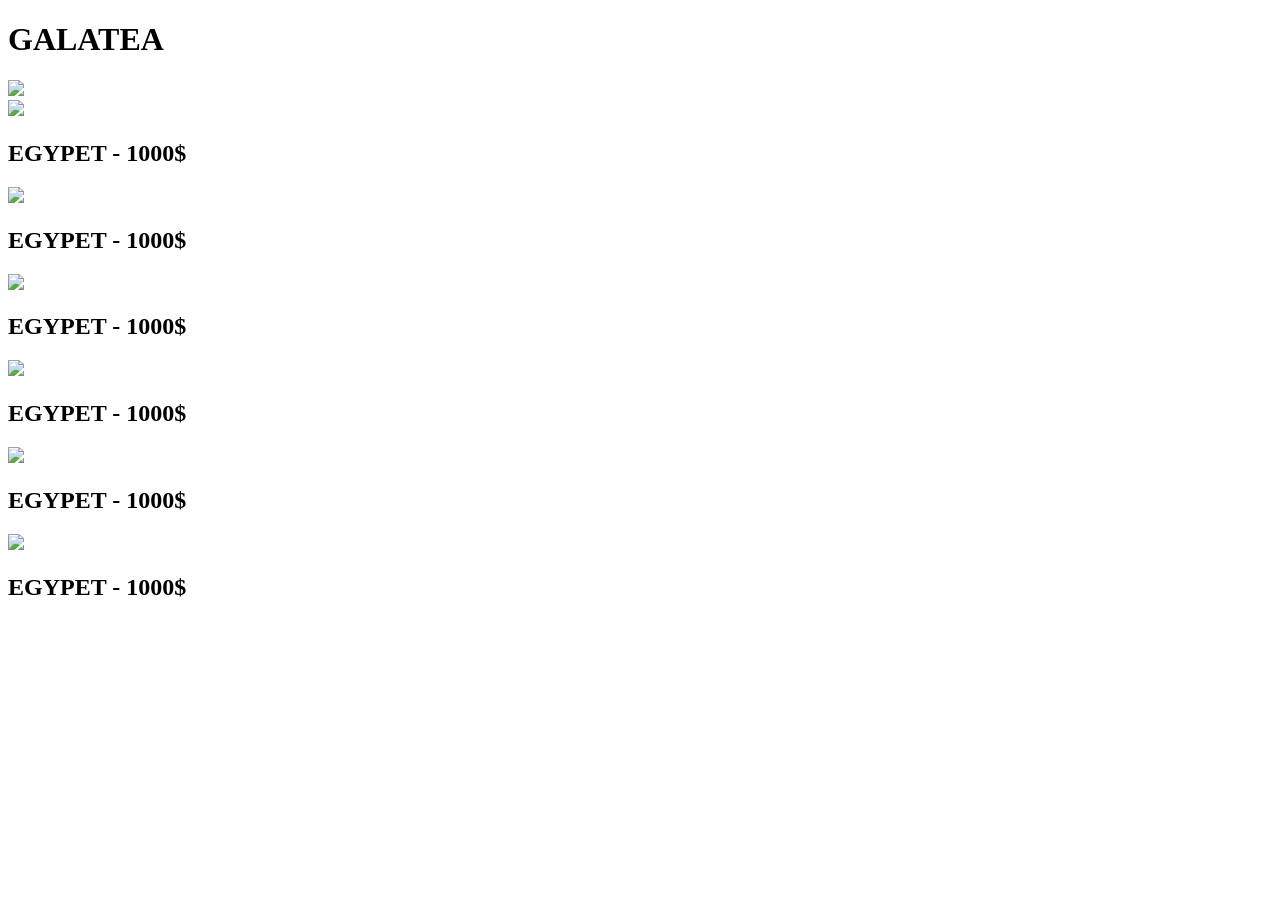
==== index.html @ ce81d1cc "Create index.html Чутка поздно отправил коммит" ====
<!DOCTYPE html>
<html lang="en">
  <head>
    <meta charset="UTF-8">
    <meta name="viewport" content="width=device-width, initial-scale=1.0">
    <title>GALATEA</title>
    <link rel="stylesheet" href="/style.css">
  </head>
  <body>
    <main class="container">
    <header>
      <h1 class="logo">GALATEA</h1>
      <img class="cart" src="images/cart.svg">
    </header>
    <section class="listProduct">
      <div class="product">
        <img class="woman" src="images/1.png">
        <h1 class="name">EGYPET - 1000$</h1>
      </div>
      <div class="product">
        <img class="woman" src="images/2.png">
        <h1 class="name">EGYPET - 1000$</h1>
      </div>
      <div class="product">
        <img class="woman" src="images/3.png">
        <h1 class="name">EGYPET - 1000$</h1>
      </div>
      <div class="product">
        <img class="woman" src="images/4.png">
        <h1 class="name">EGYPET - 1000$</h1>
      </div>
      <div class="product">
        <img class="woman" src="images/5.png">
        <h1 class="name">EGYPET - 1000$</h1>
      </div>
      <div class="product">
        <img class="woman" src="images/6.png">
        <h1 class="name">EGYPET - 1000$</h1>
      </div>
    </section>
    </main>
  </body>
</html>
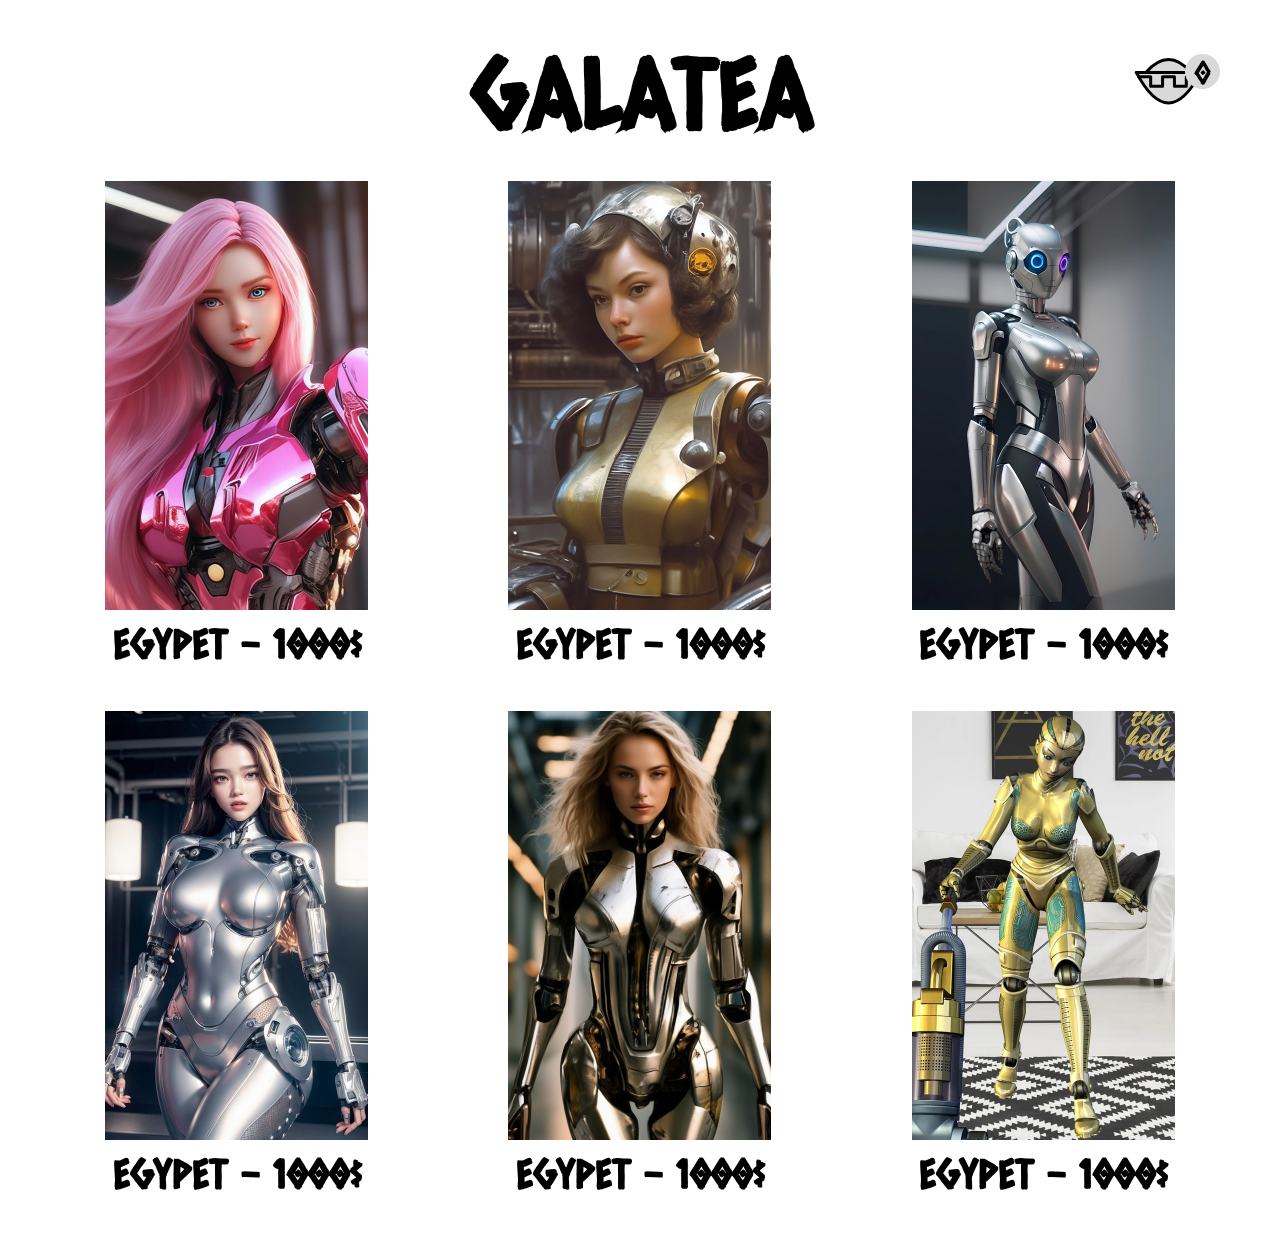
==== commit ae361ac2: "Update index.html" ====
--- a/index.html
+++ b/index.html
@@ -10,32 +10,40 @@
     <main class="container">
     <header>
       <h1 class="logo">GALATEA</h1>
-      <img class="cart" src="images/cart.svg">
+      <button class="iconCart">
+        <img class="cart" src="images/cart.svg">
+      </button>
     </header>
     <section class="listProduct">
       <div class="product">
         <img class="woman" src="images/1.png">
         <h1 class="name">EGYPET - 1000$</h1>
+        <button onclick="addCart(1)">add to cart</button>
       </div>
       <div class="product">
         <img class="woman" src="images/2.png">
         <h1 class="name">EGYPET - 1000$</h1>
+        <button onclick="addCart(2)">add to cart</button>
       </div>
       <div class="product">
         <img class="woman" src="images/3.png">
         <h1 class="name">EGYPET - 1000$</h1>
+        <button onclick="addCart(3)">add to cart</button>
       </div>
       <div class="product">
         <img class="woman" src="images/4.png">
         <h1 class="name">EGYPET - 1000$</h1>
+        <button onclick="addCart(4)">add to cart</button>
       </div>
       <div class="product">
         <img class="woman" src="images/5.png">
         <h1 class="name">EGYPET - 1000$</h1>
+        <button onclick="addCart(5)">add to cart</button>
       </div>
       <div class="product">
         <img class="woman" src="images/6.png">
         <h1 class="name">EGYPET - 1000$</h1>
+        <button onclick="addCart(6)">add to cart</button>
       </div>
     </section>
     </main>
--- a/style.css
+++ b/style.css
@@ -0,0 +1,148 @@
+@import url('https://fonts.googleapis.com/css2?family=Caesar+Dressing&display=swap');
+
+* {
+  margin: 0;
+  padding: 0;
+}
+
+.container {
+  width: 100%;
+  max-width: 1200px;
+  margin: 0 auto;
+}
+
+
+
+body {
+  font-family: "Caesar Dressing", system-ui;
+  font-weight: 400;
+}
+
+header {
+  position: relative;
+  padding-top: 35px;
+  padding-bottom: 30px;
+  display: flex;
+  justify-content: center;
+  align-items: center;
+}
+
+h1.logo {
+  font-size: 96px;
+  text-align: center;
+  margin: 0; 
+}
+
+header img.cart {
+  position: absolute;
+  top: 30%;   
+  right: 20px; 
+  max-width: 86px;
+  max-height: 52px;
+}
+
+
+a {
+  text-decoration: none;
+}
+
+
+h1.name {
+  font-size: 40px;
+  padding-bottom: 0px;
+  max-width: 263px;
+  margin: 0 auto;
+}
+
+img {
+  max-width: 100%;
+}
+
+img.woman {
+  max-width: 263px;
+  max-height: 429px;
+  padding-bottom: 5px;
+}
+
+
+div.product {
+  text-align: center;
+  max-height: 500px;
+}
+
+.listProduct{
+  max-width: 100%;
+  display: grid;
+  grid-template-columns: repeat(3, 1fr);
+  gap: 30px 10px;
+}
+
+.iconCart{
+  cursor: pointer;
+  border-width: 0px;
+}
+
+@media (max-width: 1024px) {
+    .listProduct {
+        grid-template-columns: repeat(2, 1fr);
+    }
+  }
+
+
+
+@media (max-width: 650px) {
+    .container {
+      max-width: 560px;
+    }
+    h1.logo {
+        font-size: 76px;
+    }
+    h1.name {
+        font-size: 28px;
+    }
+    img.woman {
+        max-width: 131px;
+        max-height: 215px;
+        padding-bottom: 5px;
+    }
+  }
+
+@media (max-width: 500px) {
+    h1.logo {
+        text-align: left;
+    }
+    header{
+        justify-content: left;
+        padding-left: 40px;
+    }
+    
+  }
+
+
+.listProduct .product button {
+  background-color: white;
+  font-size: 32px;
+  font-family: "Caesar Dressing";
+  bottom: 25%;
+  width: 216px;
+  height: 60px;
+  position: relative;
+  box-shadow: 0 2px 4px #000;
+  cursor: pointer;
+  transform: translateX(0%) translateY(0px);  
+  opacity: 0;
+}
+
+.listProduct .product button:hover{
+    background-color: #000;
+    color: #fff;
+}
+
+.listProduct .product:hover button{
+    
+    transition: 0.5s;
+    opacity: 1;
+    transform: translate(0%, -50px);
+    
+    
+}
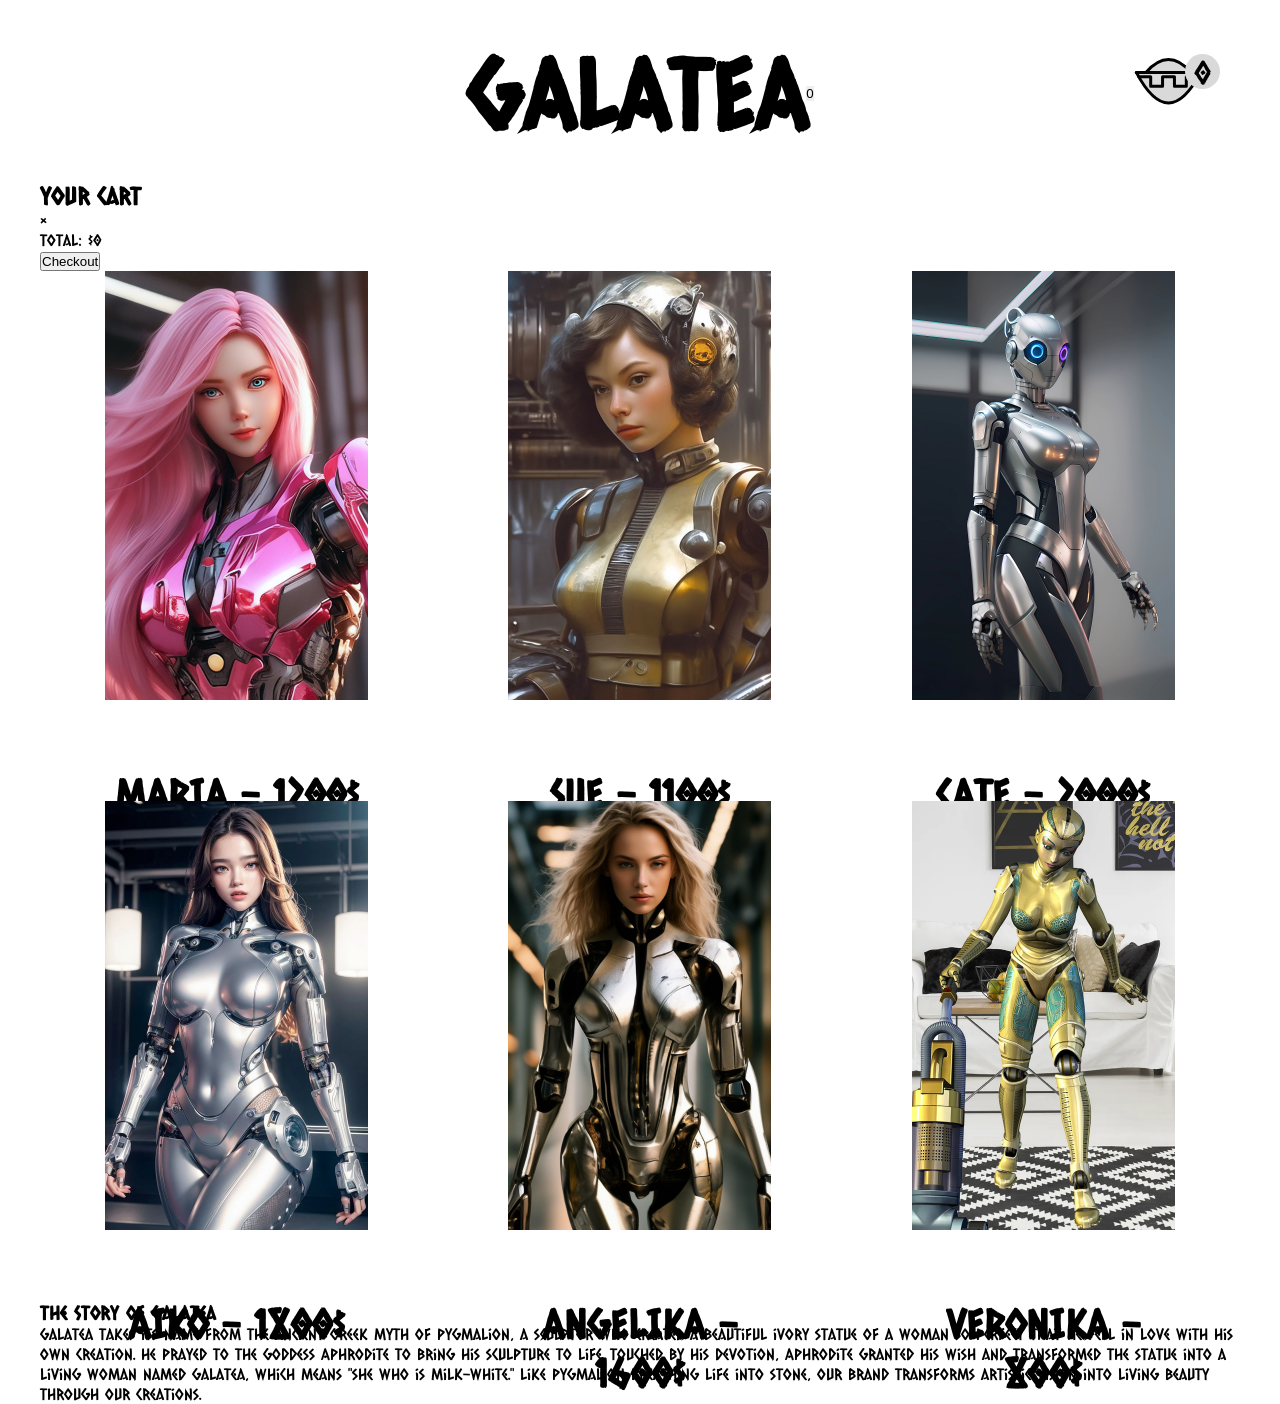
==== commit 01df8fab: "Update index.html" ====
--- a/index.html
+++ b/index.html
@@ -10,42 +10,85 @@
     <main class="container">
     <header>
       <h1 class="logo">GALATEA</h1>
-      <button class="iconCart">
+      <button class="iconCart" onclick="toggleCart()">
         <img class="cart" src="images/cart.svg">
+        <span class="counter">0</span>
       </button>
     </header>
+    
+    <div id="cartModal" class="modal">
+      <div class="modal-content">
+        <div class="modal-header">
+          <h2>Your Cart</h2>
+          <span class="close" onclick="toggleCart()">&times;</span>
+        </div>
+        <div class="cart-items" id="cartItems">
+        </div>
+        <div class="cart-total">
+          <div class="total-price">Total: $<span id="totalPrice">0</span></div>
+          <button class="checkout-btn">Checkout</button>
+        </div>
+      </div>
+    </div>
+
     <section class="listProduct">
       <div class="product">
-        <img class="woman" src="images/1.png">
-        <h1 class="name">EGYPET - 1000$</h1>
-        <button onclick="addCart(1)">add to cart</button>
+        <div class="img_h">
+          <img class="woman" src="images/1.png">
+          <button onclick="addCart(1, 'MARIA', 1200)">add to cart</button>
+        </div>
+        <h1 class="name">MARIA - 1200$</h1>
       </div>
       <div class="product">
-        <img class="woman" src="images/2.png">
-        <h1 class="name">EGYPET - 1000$</h1>
-        <button onclick="addCart(2)">add to cart</button>
+        <div class="img_h">
+          <img class="woman" src="images/2.png">
+          <button onclick="addCart(2, 'SUE', 1100)">add to cart</button>
+        </div>
+        <h1 class="name">SUE - 1100$</h1>
       </div>
       <div class="product">
-        <img class="woman" src="images/3.png">
-        <h1 class="name">EGYPET - 1000$</h1>
-        <button onclick="addCart(3)">add to cart</button>
+        <div class="img_h">
+          <img class="woman" src="images/3.png">
+          <button onclick="addCart(3, 'CATE', 2000)">add to cart</button>
+        </div>
+        <h1 class="name">CATE - 2000$</h1>
       </div>
       <div class="product">
-        <img class="woman" src="images/4.png">
-        <h1 class="name">EGYPET - 1000$</h1>
-        <button onclick="addCart(4)">add to cart</button>
+        <div class="img_h">
+          <img class="woman" src="images/4.png">
+          <button onclick="addCart(4, 'AIKO', 1800)">add to cart</button>
+        </div>
+        <h1 class="name">AIKO - 1800$</h1>
       </div>
       <div class="product">
-        <img class="woman" src="images/5.png">
-        <h1 class="name">EGYPET - 1000$</h1>
-        <button onclick="addCart(5)">add to cart</button>
+        <div class="img_h">
+          <img class="woman" src="images/5.png">
+          <button onclick="addCart(5, 'ANGELIKA', 1600)">add to cart</button>
+        </div>
+        <h1 class="name">ANGELIKA - 1600$</h1>
       </div>
       <div class="product">
-        <img class="woman" src="images/6.png">
-        <h1 class="name">EGYPET - 1000$</h1>
-        <button onclick="addCart(6)">add to cart</button>
+        <div class="img_h">
+          <img class="woman" src="images/6.png">
+          <button onclick="addCart(6, 'VERONIKA', 800)">add to cart</button>
+        </div>
+        <h1 class="name">VERONIKA - 800$</h1>
       </div>
     </section>
+    <footer class="site-footer">
+      <div class="footer-content">
+        <h3>The Story of Galatea</h3>
+        <p>
+          Galatea takes its name from the ancient Greek myth of Pygmalion, a sculptor who created 
+          a beautiful ivory statue of a woman so perfect that he fell in love with his own creation. 
+          He prayed to the goddess Aphrodite to bring his sculpture to life. Touched by his devotion, 
+          Aphrodite granted his wish and transformed the statue into a living woman named Galatea, 
+          which means "she who is milk-white." Like Pygmalion breathing life into stone, our brand 
+          transforms artistic vision into living beauty through our creations.
+        </p>
+      </div>
+    </footer>
     </main>
+    <script src="script.js"></script>
   </body>
 </html>
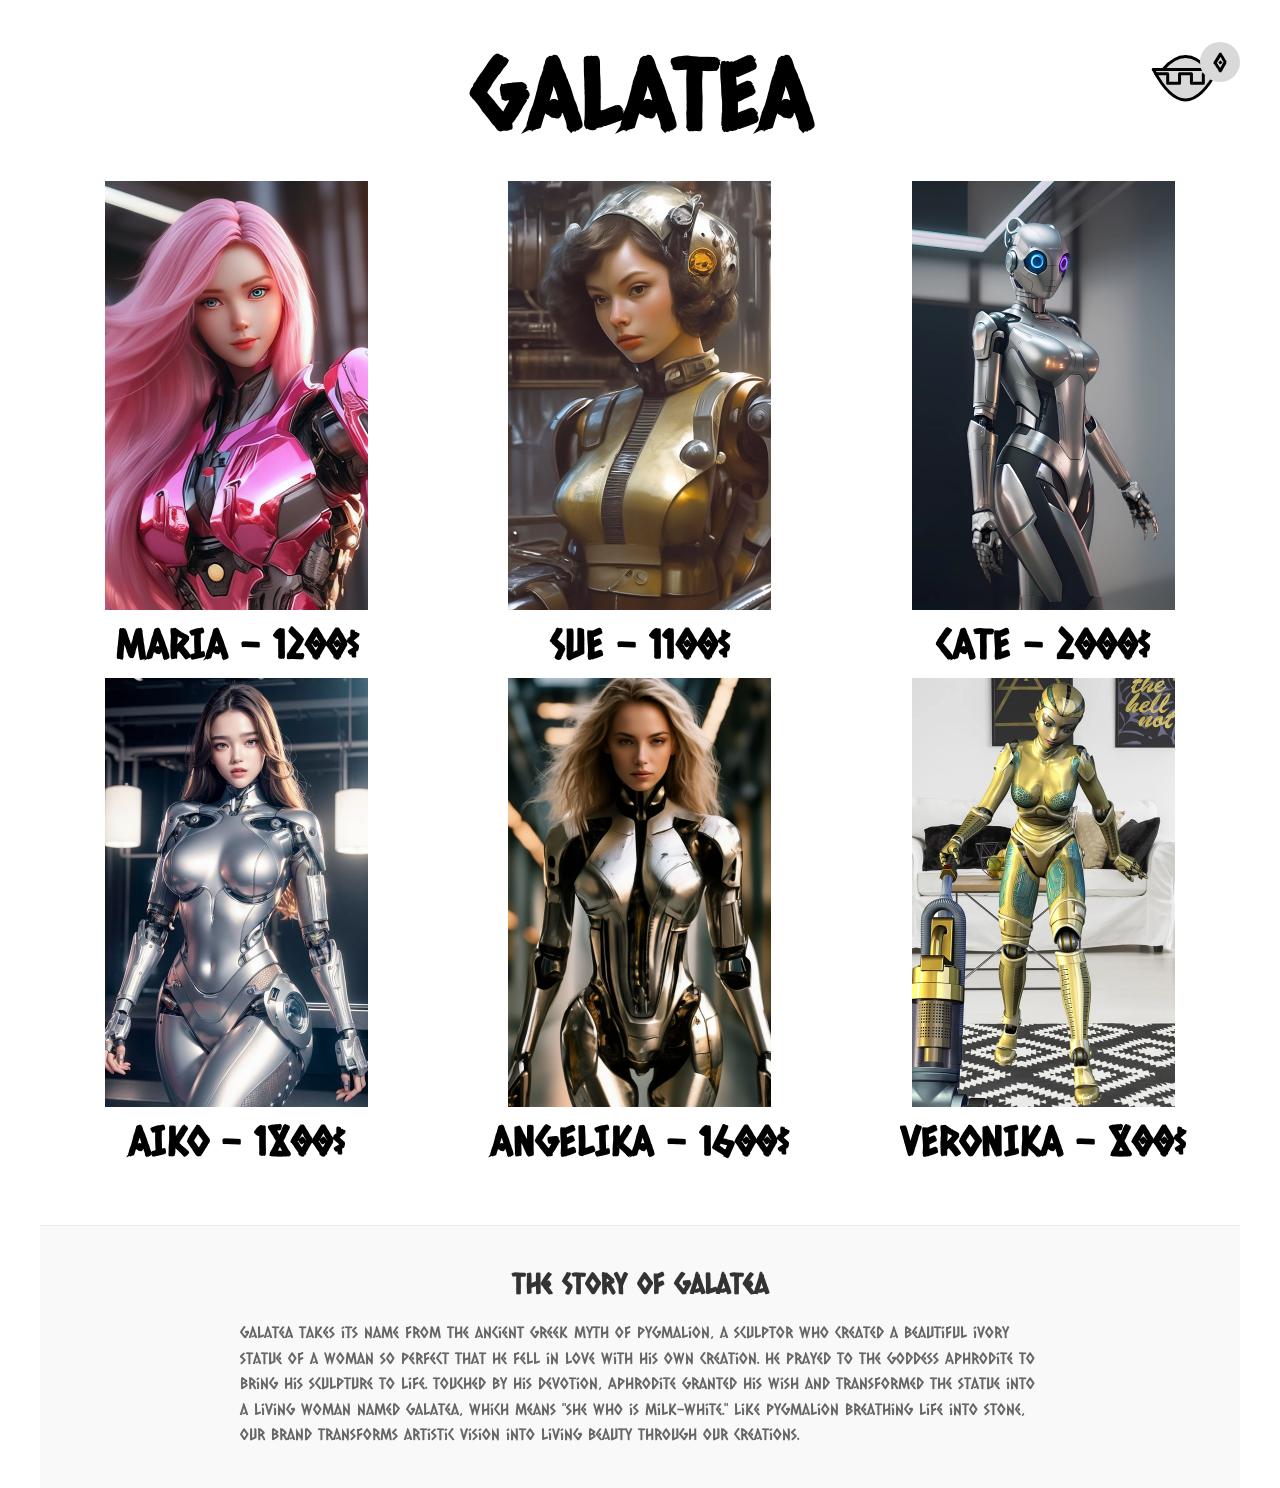
==== commit 81980995: "Update index.html" ====
--- a/index.html
+++ b/index.html
@@ -4,7 +4,7 @@
     <meta charset="UTF-8">
     <meta name="viewport" content="width=device-width, initial-scale=1.0">
     <title>GALATEA</title>
-    <link rel="stylesheet" href="/style.css">
+    <link rel="stylesheet" href="/css/style.css">
   </head>
   <body>
     <main class="container">
@@ -89,6 +89,6 @@
       </div>
     </footer>
     </main>
-    <script src="script.js"></script>
+    <script src="/scripts/script.js"></script>
   </body>
 </html>
--- a/css/style.css
+++ b/css/style.css
@@ -0,0 +1,478 @@
+@import url('https://fonts.googleapis.com/css2?family=Caesar+Dressing&display=swap');
+
+* {
+  margin: 0;
+  padding: 0;
+}
+
+.container {
+  width: 100%;
+  max-width: 1200px;
+  margin: 0 auto;
+}
+
+
+
+body {
+  font-family: "Caesar Dressing", system-ui;
+  font-weight: 400;
+}
+
+header {
+  position: relative;
+  padding-top: 35px;
+  padding-bottom: 30px;
+  display: flex;
+  justify-content: center;
+  align-items: center;
+}
+
+h1.logo {
+  font-size: 96px;
+  text-align: center;
+  margin: 0; 
+}
+
+header img.cart {
+  position: absolute;
+  top: 30%;   
+  right: 20px; 
+  max-width: 86px;
+  max-height: 52px;
+}
+
+span.counter {
+  font-family: "Caesar Dressing";
+  font-size: 26px;
+  position: absolute;
+  top: 23%;   
+  right: 0px;
+  background-color: #d9d9d9;
+  width: 40px; 
+  height: 40px; 
+  border-radius: 50%;
+  display: flex;
+  align-items: center;
+  justify-content: center;
+}
+
+a {
+  text-decoration: none;
+}
+
+
+h1.name {
+  font-size: 40px;
+  padding-bottom: 0px;
+  
+  margin: 0 auto;
+}
+
+img {
+  max-width: 100%;
+}
+
+img.woman {
+  max-width: 263px;
+  max-height: 429px;
+  padding-bottom: 5px;
+}
+
+
+div.product {
+  text-align: center;
+  max-height: 500px;
+  align-items: center;
+}
+
+
+
+.listProduct{
+  max-width: 100%;
+  display: grid;
+  grid-template-columns: repeat(3, 1fr);
+  gap: 10px;
+}
+
+.iconCart{
+  cursor: pointer;
+  border-width: 0px;
+}
+
+
+
+
+
+div.img_h {
+  position: relative;
+  display: inline-block;
+  max-width: 300px;
+  max-height: 429px;
+}
+
+.listProduct .product button {
+  background-color: white;
+  font-size: 20px;
+  font-family: "Caesar Dressing";
+  width: 160px;
+  height: 50px;
+  position: absolute;
+  left: 50%;
+  bottom: 10px;
+  transform: translateX(-50%);
+  box-shadow: 0 2px 4px #000;
+  cursor: pointer;
+  opacity: 0;
+  transition: 0.5s;
+}
+
+.listProduct .product button:hover {
+  background-color: #000;
+  color: #fff;
+}
+
+.img_h:hover button {
+  opacity: 1;
+  bottom: 30px;
+}
+
+.modal {
+  display: none;
+  position: fixed;
+  z-index: 1000;
+  left: 0;
+  top: 0;
+  width: 100%;
+  height: 100%;
+  background-color: rgba(0, 0, 0, 0.5);
+}
+
+.modal-content {
+  background-color: #fefefe;
+  margin: 5% auto;
+  padding: 0;
+  border-radius: 10px;
+  width: 90%;
+  max-width: 500px;
+  max-height: 80vh;
+  display: flex;
+  flex-direction: column;
+}
+
+.modal-header {
+  display: flex;
+  justify-content: space-between;
+  align-items: center;
+  padding: 20px;
+  border-bottom: 1px solid #ddd;
+}
+
+.modal-header h2 {
+  margin: 0;
+  font-size: 24px;
+}
+
+.close {
+  color: #aaa;
+  font-size: 28px;
+  font-weight: bold;
+  cursor: pointer;
+}
+
+.close:hover {
+  color: #000;
+}
+
+.cart-items {
+  flex: 1;
+  overflow-y: auto;
+  padding: 20px;
+}
+
+.cart-item {
+  display: flex;
+  justify-content: space-between;
+  align-items: center;
+  padding: 15px 0;
+  border-bottom: 1px solid #eee;
+}
+
+.cart-item:last-child {
+  border-bottom: none;
+}
+
+.item-info {
+  flex: 1;
+}
+
+.item-name {
+  font-weight: bold;
+  margin-bottom: 5px;
+}
+
+.item-price {
+  color: #666;
+}
+
+.item-quantity {
+  display: flex;
+  align-items: center;
+  gap: 10px;
+}
+
+.quantity-btn {
+  background: #f0f0f0;
+  border: none;
+  width: 30px;
+  height: 30px;
+  border-radius: 50%;
+  cursor: pointer;
+  font-size: 16px;
+  display: flex;
+  align-items: center;
+  justify-content: center;
+}
+
+.quantity-btn:hover {
+  background: #d9d9d9;
+}
+
+.item-quantity span {
+  min-width: 30px;
+  text-align: center;
+}
+
+.trash-btn {
+  background: none;
+  border: none;
+  color: #ff4444;
+  cursor: pointer;
+  font-size: 14px;
+  margin-left: 15px;
+  max-width: 20px;
+}
+
+.trash-btn:hover {
+  color: #cc0000;
+}
+
+.cart-total {
+  padding: 20px;
+  border-top: 1px solid #ddd;
+  display: flex;
+  justify-content: space-between;
+  align-items: center;
+}
+
+.total-price {
+  font-size: 20px;
+  font-weight: bold;
+}
+
+.checkout-btn {
+  background: #000;
+  color: #fff;
+  border: none;
+  padding: 12px 24px;
+  border-radius: 5px;
+  cursor: pointer;
+  font-family: "Caesar Dressing";
+  font-size: 16px;
+}
+
+.checkout-btn:hover {
+  background: #333;
+}
+
+.site-footer {
+  margin-top: 60px;
+  padding: 40px 20px;
+  background-color: #f9f9f9;
+  border-top: 1px solid #eee;
+}
+
+.footer-content {
+  max-width: 800px;
+  margin: 0 auto;
+  text-align: center;
+}
+
+.footer-content h3 {
+  font-size: 28px;
+  margin-bottom: 20px;
+  color: #333;
+}
+
+.footer-content p {
+  font-size: 16px;
+  line-height: 1.6;
+  color: #666;
+  text-align: left;
+}
+
+@media (max-width: 650px) {
+  .site-footer {
+    margin-top: 40px;
+    padding: 30px 15px;
+  }
+  
+  .footer-content h3 {
+    font-size: 24px;
+  }
+  
+  .footer-content p {
+    font-size: 14px;
+    text-align: center;
+  }
+}
+
+@media (max-width: 650px) {
+  .modal-content {
+    margin: 10% auto;
+    width: 95%;
+  }
+  
+  .cart-item {
+    flex-direction: column;
+    align-items: flex-start;
+    gap: 10px;
+  }
+  
+  .item-quantity {
+    align-self: flex-end;
+  }
+  
+  .cart-total {
+    flex-direction: column;
+    gap: 15px;
+    align-items: flex-start;
+  }
+}
+
+
+
+@media (max-width: 1024px) {
+    .listProduct {
+        grid-template-columns: repeat(2, 1fr);
+    }
+  }
+
+
+
+@media (max-width: 650px) {
+    .container {
+      max-width: 560px;
+    }
+    h1.logo {
+        font-size: 76px;
+    }
+    h1.name {
+        font-size: 24px;
+    }
+    img.woman {
+        max-width: 131px;
+        max-height: 215px;
+        padding-bottom: 5px;
+    }
+  .listProduct .product button {
+        width: 100px;
+        height: 30px;
+        font-size: 16px;
+}
+  }
+
+@media (max-width: 500px) {
+    h1.logo {
+        text-align: left;
+    }
+    header{
+        justify-content: left;
+        padding-left: 40px;
+    }
+    
+  }
+
+.order-container {
+    max-width: 600px;
+    margin: 0 auto;
+    padding: 20px;
+}
+
+.order-header {
+    text-align: center;
+    margin-bottom: 30px;
+}
+
+.order-header h2 {
+    font-size: 24px;
+    margin-bottom: 10px;
+}
+
+.order-summary {
+    background-color: #f9f9f9;
+    padding: 20px;
+    border-radius: 10px;
+    margin-bottom: 30px;
+}
+
+.order-item {
+    display: flex;
+    justify-content: space-between;
+    margin-bottom: 10px;
+    padding-bottom: 10px;
+    border-bottom: 1px solid #eee;
+}
+
+.order-total {
+    font-weight: bold;
+    font-size: 20px;
+    margin-top: 15px;
+    text-align: right;
+}
+
+.form-group {
+    margin-bottom: 20px;
+}
+
+.form-group label {
+    display: block;
+    margin-bottom: 5px;
+    font-weight: bold;
+}
+
+.form-group input,
+.form-group select {
+    width: 100%;
+    padding: 10px;
+    border: 1px solid #ddd;
+    border-radius: 5px;
+    font-family: "Caesar Dressing";
+    font-size: 16px;
+}
+
+.place-order-btn {
+    background: #000;
+    color: #fff;
+    border: none;
+    padding: 15px 30px;
+    border-radius: 5px;
+    cursor: pointer;
+    font-family: "Caesar Dressing";
+    font-size: 18px;
+    width: 100%;
+    margin-top: 20px;
+}
+
+.place-order-btn:hover {
+    background: #333;
+}
+
+@media (max-width: 650px) {
+    .order-container {
+        padding: 10px;
+    }
+    
+    .order-header h2 {
+        font-size: 20px;
+    }
+}
